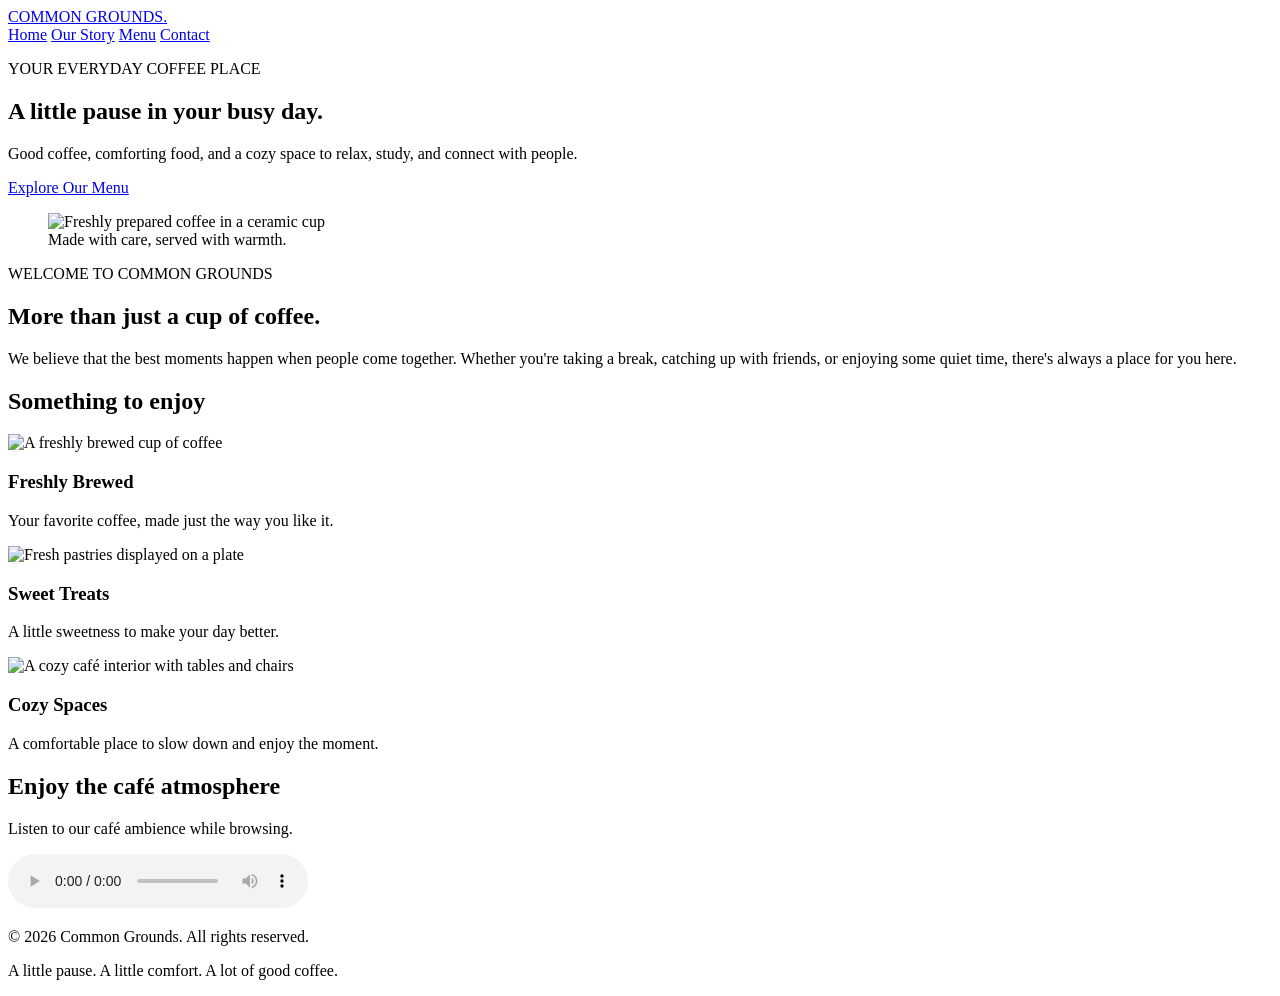
==== index.html @ 897112a4 "Add files via upload" ====
<!DOCTYPE html>
<html lang="en">
<head>
    <meta charset="UTF-8">
    <meta name="viewport" content="width=device-width, initial-scale=1.0">
    <title>Home | Common Grounds</title>
    <link rel="stylesheet" href="css/style.css">
</head>
<body>

    <header>
        <a href="index.html" class="logo">COMMON GROUNDS<span>.</span></a>

        <nav>
            <a href="index.html" aria-current="page">Home</a>
            <a href="about.html">Our Story</a>
            <a href="menu.html">Menu</a>
            <a href="contact.html">Contact</a>
        </nav>
    </header>

    <main>
        <section class="hero">
            <div class="hero-text">
                <p class="eyebrow">YOUR EVERYDAY COFFEE PLACE</p>
                <h1>A little pause in your busy day.</h1>
                <p>
                    Good coffee, comforting food, and a cozy space
                    to relax, study, and connect with people.
                </p>
                <a href="menu.html" class="btn">Explore Our Menu</a>
            </div>

            <figure class="hero-image">
                <img src="C:\Users\istroberei\Desktop\Group##_CampusCafe\images\coffee cup.jpg" alt="Freshly prepared coffee in a ceramic cup">
                <figcaption>Made with care, served with warmth.</figcaption>
            </figure>
        </section>

        <section class="welcome">
            <p class="eyebrow">WELCOME TO COMMON GROUNDS</p>
            <h2>More than just a cup of coffee.</h2>
            <p>
                We believe that the best moments happen when people
                come together. Whether you're taking a break,
                catching up with friends, or enjoying some quiet time,
                there's always a place for you here.
            </p>
        </section>

        <section class="featured">
            <h2>Something to enjoy</h2>

            <div class="card-grid">
                <article class="card">
                    <img src="C:\Users\istroberei\Desktop\Group##_CampusCafe\images\brewedcoffee.jpg" alt="A freshly brewed cup of coffee">
                    <h3>Freshly Brewed</h3>
                    <p>Your favorite coffee, made just the way you like it.</p>
                </article>

                <article class="card">
                    <img src="C:\Users\istroberei\Desktop\Group##_CampusCafe\images\pastries.jpg" alt="Fresh pastries displayed on a plate">
                    <h3>Sweet Treats</h3>
                    <p>A little sweetness to make your day better.</p>
                </article>

                <article class="card">
                    <img src="C:\Users\istroberei\Desktop\Group##_CampusCafe\images\interior.jpg" alt="A cozy café interior with tables and chairs">
                    <h3>Cozy Spaces</h3>
                    <p>A comfortable place to slow down and enjoy the moment.</p>
                </article>
            </div>
        </section>

        <section class="audio-section">
            <h2>Enjoy the café atmosphere</h2>
            <p>Listen to our café ambience while browsing.</p>
            <audio controls>
                <source src="C:\Users\istroberei\Desktop\Group##_CampusCafe\audio\10 Minute Countdown Timer - Cozy Coffee Shop With Fireplace & Music (Jazz).mp3" type="audio/mpeg">
                Your browser does not support audio playback.
            </audio>
        </section>
    </main>

    <footer>
        <p>© 2026 Common Grounds. All rights reserved.</p>
        <p>A little pause. A little comfort. A lot of good coffee.</p>
    </footer>

</body>
</html>
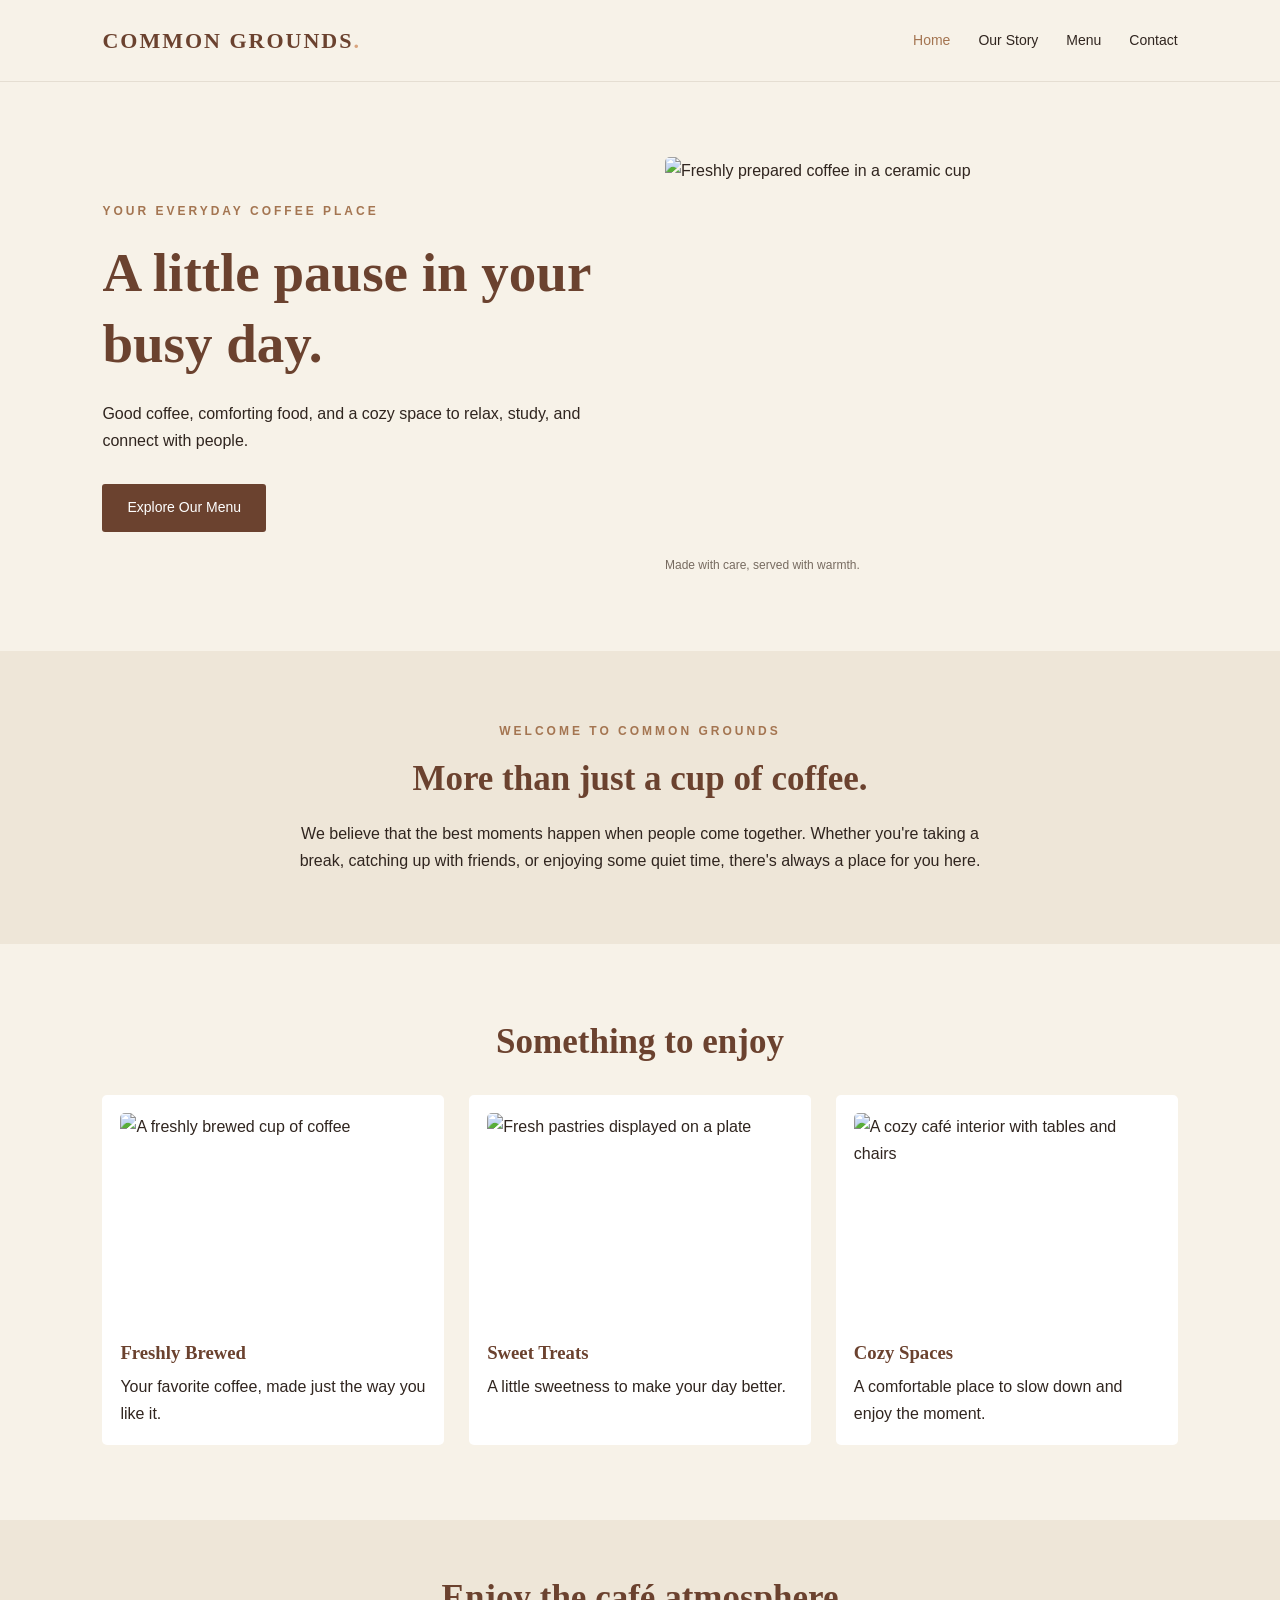
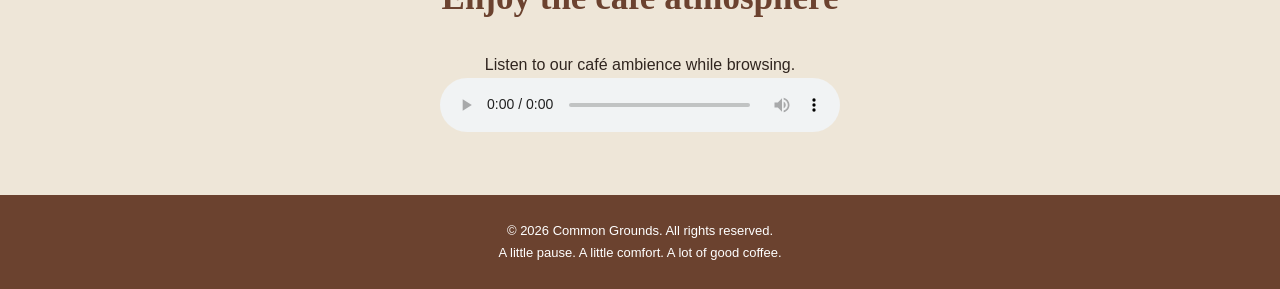
==== commit 48125a9c: "Update index.html" ====
--- a/index.html
+++ b/index.html
@@ -5,7 +5,7 @@
     <meta charset="UTF-8">
     <meta name="viewport" content="width=device-width, initial-scale=1.0">
     <title>Home | Common Grounds</title>
-    <link rel="stylesheet" href="css/style.css">
+    <link rel="stylesheet" href="style.css">
 </head>
 <body>
 
--- a/style.css
+++ b/style.css
@@ -0,0 +1,448 @@
+
+:root {
+    --cream: #F7F2E8;
+    --coffee: #6B422F;
+    --mocha: #A47551;
+    --sage: #A8B49A;
+    --latte: #D9A47E;
+    --dark: #30251F;
+    --white: #FFFFFF;
+}
+
+* {
+    margin: 0;
+    padding: 0;
+    box-sizing: border-box;
+}
+
+html {
+    scroll-behavior: smooth;
+}
+
+body {
+    background-color: var(--cream);
+    color: var(--dark);
+    font-family: Arial, sans-serif;
+    line-height: 1.7;
+}
+
+img {
+    width: 100%;
+    display: block;
+    border-radius: 5px;
+}
+
+a {
+    text-decoration: none;
+    color: inherit;
+}
+
+header {
+    display: flex;
+    justify-content: space-between;
+    align-items: center;
+    padding: 22px 8%;
+    background-color: var(--cream);
+    border-bottom: 1px solid #e5ded2;
+}
+
+.logo {
+    color: var(--coffee);
+    font-family: Georgia, serif;
+    font-size: 22px;
+    font-weight: bold;
+    letter-spacing: 2px;
+}
+
+.logo span {
+    color: var(--latte);
+}
+
+nav {
+    display: flex;
+    gap: 28px;
+}
+
+nav a {
+    font-size: 14px;
+    transition: color 0.3s;
+}
+
+nav a:hover,
+nav a[aria-current="page"] {
+    color: var(--mocha);
+}
+
+a:focus-visible,
+button:focus-visible {
+    outline: 3px solid var(--mocha);
+    outline-offset: 4px;
+}
+
+.hero {
+    display: flex;
+    align-items: center;
+    justify-content: space-between;
+    gap: 50px;
+    padding: 75px 8%;
+}
+
+.hero-text {
+    flex: 1;
+}
+
+.eyebrow {
+    color: var(--mocha);
+    font-size: 12px;
+    font-weight: bold;
+    letter-spacing: 3px;
+    margin-bottom: 15px;
+}
+
+h1,
+h2,
+h3 {
+    font-family: Georgia, serif;
+    line-height: 1.3;
+}
+
+.hero h1 {
+    color: var(--coffee);
+    font-size: 55px;
+    margin-bottom: 20px;
+}
+
+.hero-text > p:not(.eyebrow) {
+    max-width: 480px;
+    margin-bottom: 30px;
+}
+
+.hero-image {
+    flex: 1;
+}
+
+.hero-image img {
+    height: 390px;
+    object-fit: cover;
+}
+
+figcaption {
+    color: #776b60;
+    font-size: 12px;
+    margin-top: 8px;
+}
+
+.btn {
+    display: inline-block;
+    background-color: var(--coffee);
+    color: var(--white);
+    padding: 12px 25px;
+    border: none;
+    border-radius: 3px;
+    cursor: pointer;
+    font-size: 14px;
+    transition: background-color 0.3s;
+}
+
+.btn:hover {
+    background-color: var(--mocha);
+}
+
+.welcome {
+    text-align: center;
+    padding: 70px 15%;
+    background-color: #eee6d8;
+}
+
+.welcome h2 {
+    color: var(--coffee);
+    font-size: 35px;
+    margin-bottom: 18px;
+}
+
+.welcome > p:last-child {
+    max-width: 700px;
+    margin: auto;
+}
+
+.featured,
+.values {
+    padding: 75px 8%;
+    text-align: center;
+}
+
+.featured h2,
+.values h2,
+.audio-section h2 {
+    color: var(--coffee);
+    font-size: 35px;
+    margin-bottom: 30px;
+}
+
+.card-grid {
+    display: grid;
+    grid-template-columns: repeat(3, 1fr);
+    gap: 25px;
+}
+
+.card {
+    background-color: var(--white);
+    padding: 18px;
+    text-align: left;
+    border-radius: 5px;
+}
+
+.card img {
+    height: 210px;
+    object-fit: cover;
+    margin-bottom: 18px;
+}
+
+.card h3 {
+    color: var(--coffee);
+    margin-bottom: 8px;
+}
+
+.audio-section {
+    background-color: #eee6d8;
+    text-align: center;
+    padding: 55px 8%;
+}
+
+audio {
+    width: 100%;
+    max-width: 400px;
+}
+
+/* PAGE BANNER */
+.page-banner {
+    background-color: #eee6d8;
+    text-align: center;
+    padding: 70px 10%;
+}
+
+.page-banner h1 {
+    color: var(--coffee);
+    font-size: 48px;
+    margin-bottom: 12px;
+}
+
+.about-layout {
+    display: flex;
+    align-items: center;
+    gap: 50px;
+    padding: 75px 8%;
+}
+
+.about-layout figure,
+.about-layout > div {
+    flex: 1;
+}
+
+.about-layout img {
+    height: 370px;
+    object-fit: cover;
+}
+
+.about-layout h2 {
+    color: var(--coffee);
+    font-size: 35px;
+    margin-bottom: 18px;
+}
+
+.about-layout p {
+    margin-bottom: 15px;
+}
+
+.menu-section {
+    padding: 55px 10%;
+}
+
+.menu-section h2 {
+    color: var(--coffee);
+    font-size: 30px;
+    margin-bottom: 25px;
+}
+
+.menu-grid {
+    display: grid;
+    grid-template-columns: repeat(2, 1fr);
+    gap: 18px;
+}
+
+.menu-item {
+    display: flex;
+    justify-content: space-between;
+    align-items: center;
+    gap: 15px;
+    background-color: var(--white);
+    padding: 20px;
+    border-radius: 5px;
+}
+
+.menu-item h3 {
+    color: var(--coffee);
+}
+
+.menu-item span {
+    color: var(--mocha);
+    font-weight: bold;
+}
+
+.menu-note {
+    text-align: center;
+    padding: 15px;
+    font-size: 13px;
+}
+
+.contact-layout {
+    display: flex;
+    gap: 60px;
+    padding: 65px 10%;
+}
+
+.contact-info,
+.contact-form {
+    flex: 1;
+}
+
+.contact-info h2 {
+    color: var(--coffee);
+    font-size: 35px;
+    margin-bottom: 15px;
+}
+
+.contact-info p {
+    margin-bottom: 15px;
+}
+
+.contact-form {
+    display: flex;
+    flex-direction: column;
+    background-color: var(--white);
+    padding: 30px;
+    border-radius: 5px;
+}
+
+.contact-form label {
+    font-weight: bold;
+    margin: 12px 0 6px;
+}
+
+.contact-form input,
+.contact-form select,
+.contact-form textarea {
+    width: 100%;
+    padding: 12px;
+    border: 1px solid #d5cbbd;
+    border-radius: 3px;
+    font-family: Arial, sans-serif;
+    font-size: 14px;
+}
+
+.contact-form input:focus,
+.contact-form select:focus,
+.contact-form textarea:focus {
+    outline: 2px solid var(--sage);
+    border-color: var(--sage);
+}
+
+.contact-form textarea {
+    resize: vertical;
+}
+
+.contact-form button {
+    margin-top: 20px;
+}
+
+footer {
+    background-color: var(--coffee);
+    color: var(--white);
+    text-align: center;
+    padding: 25px;
+    font-size: 13px;
+}
+
+@media screen and (max-width: 900px) {
+    .hero {
+        gap: 30px;
+    }
+
+    .hero h1 {
+        font-size: 42px;
+    }
+
+    .card-grid {
+        grid-template-columns: repeat(2, 1fr);
+    }
+
+    .contact-layout {
+        gap: 30px;
+    }
+}
+
+@media screen and (max-width: 600px) {
+    header {
+        flex-direction: column;
+        gap: 15px;
+        padding: 20px 5%;
+    }
+
+    nav {
+        justify-content: center;
+        flex-wrap: wrap;
+        gap: 15px;
+    }
+
+    .hero,
+    .about-layout,
+    .contact-layout {
+        flex-direction: column;
+        padding: 45px 6%;
+    }
+
+    .hero h1 {
+        font-size: 38px;
+    }
+
+    .hero-image img {
+        height: 280px;
+    }
+
+    .welcome {
+        padding: 50px 7%;
+    }
+
+    .welcome h2,
+    .featured h2,
+    .values h2 {
+        font-size: 28px;
+    }
+
+    .card-grid,
+    .menu-grid {
+        grid-template-columns: 1fr;
+    }
+
+    .featured,
+    .values,
+    .menu-section {
+        padding: 45px 6%;
+    }
+
+    .page-banner {
+        padding: 50px 6%;
+    }
+
+    .page-banner h1 {
+        font-size: 38px;
+    }
+
+    .about-layout img {
+        height: 280px;
+    }
+
+    .contact-form {
+        padding: 20px;
+    }
+}
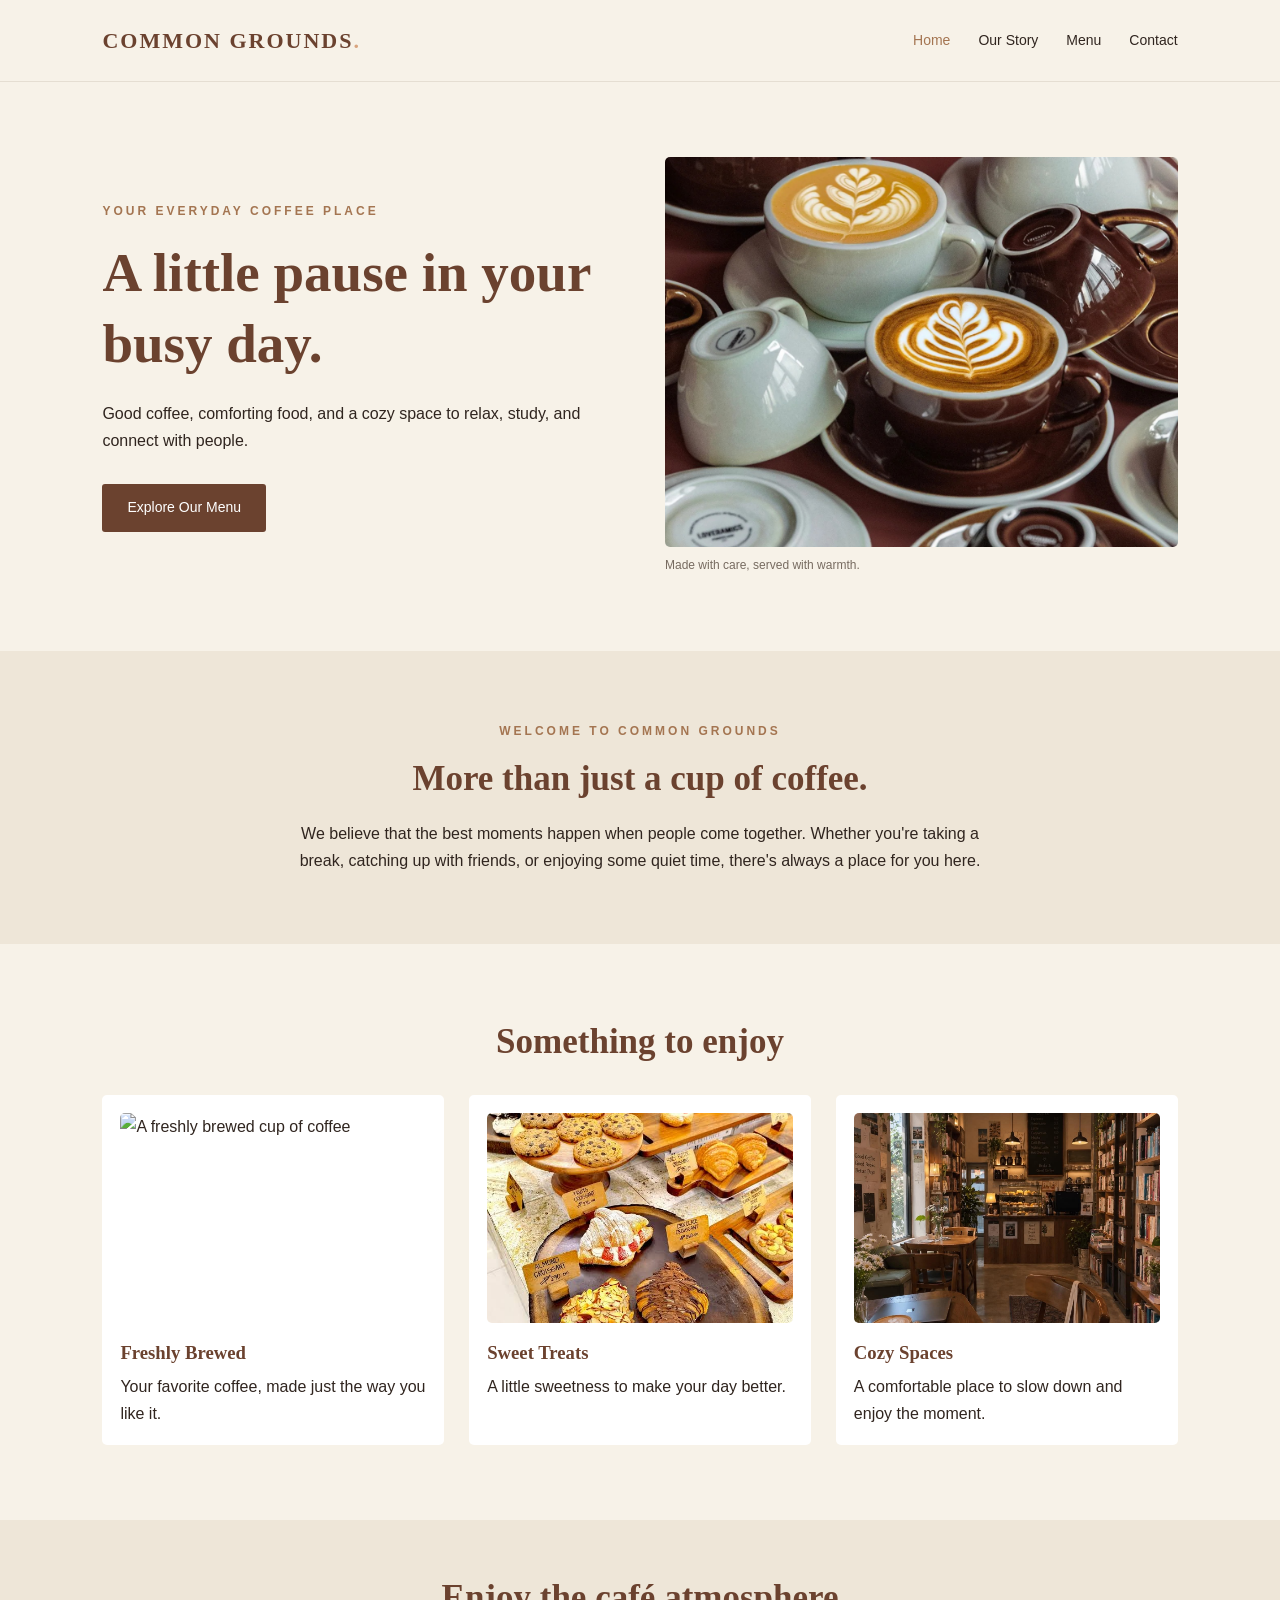
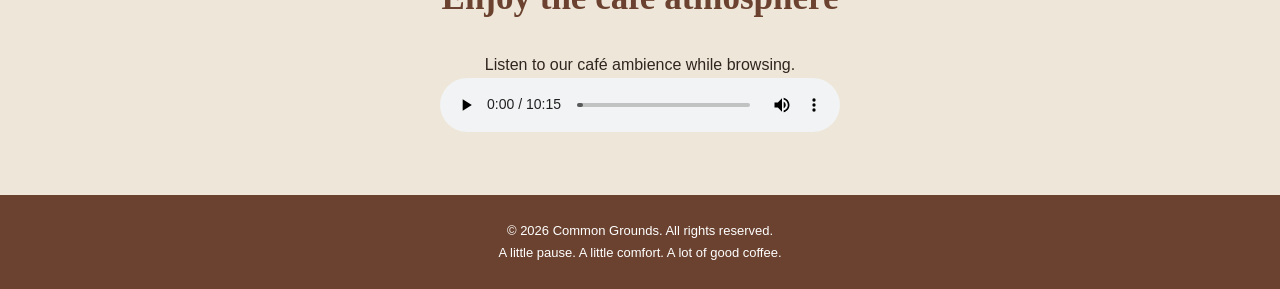
==== commit 59d44285: "Refactor index.html for image paths and structure Updated image paths and fixed HTML structure." ====
--- a/index.html
+++ b/index.html
@@ -33,7 +33,7 @@
             </div>
 
             <figure class="hero-image">
-                <img src="C:\Users\istroberei\Desktop\Group##_CampusCafe\images\coffee cup.jpg" alt="Freshly prepared coffee in a ceramic cup">
+                <img src="images/coffee cup.jpg" alt="Coffee">
                 <figcaption>Made with care, served with warmth.</figcaption>
             </figure>
         </section>
@@ -54,19 +54,19 @@
 
             <div class="card-grid">
                 <article class="card">
-                    <img src="C:\Users\istroberei\Desktop\Group##_CampusCafe\images\brewedcoffee.jpg" alt="A freshly brewed cup of coffee">
+                    <img src= <img src="images/brewedcoffee.jpg" alt="A freshly brewed cup of coffee"> 
                     <h3>Freshly Brewed</h3>
                     <p>Your favorite coffee, made just the way you like it.</p>
                 </article>
 
                 <article class="card">
-                    <img src="C:\Users\istroberei\Desktop\Group##_CampusCafe\images\pastries.jpg" alt="Fresh pastries displayed on a plate">
+                   <img src="images/pastries.jpg" alt="Pastries">
                     <h3>Sweet Treats</h3>
                     <p>A little sweetness to make your day better.</p>
                 </article>
 
                 <article class="card">
-                    <img src="C:\Users\istroberei\Desktop\Group##_CampusCafe\images\interior.jpg" alt="A cozy café interior with tables and chairs">
+                    <img src="images/interior.jpg" alt="Cafe interior">
                     <h3>Cozy Spaces</h3>
                     <p>A comfortable place to slow down and enjoy the moment.</p>
                 </article>
@@ -77,7 +77,7 @@
             <h2>Enjoy the café atmosphere</h2>
             <p>Listen to our café ambience while browsing.</p>
             <audio controls>
-                <source src="C:\Users\istroberei\Desktop\Group##_CampusCafe\audio\10 Minute Countdown Timer - Cozy Coffee Shop With Fireplace & Music (Jazz).mp3" type="audio/mpeg">
+            <source src="audio/10 Minute Countdown Timer - Cozy Coffee Shop With Fireplace & Music (Jazz).mp3" type="audio/mpeg">
                 Your browser does not support audio playback.
             </audio>
         </section>
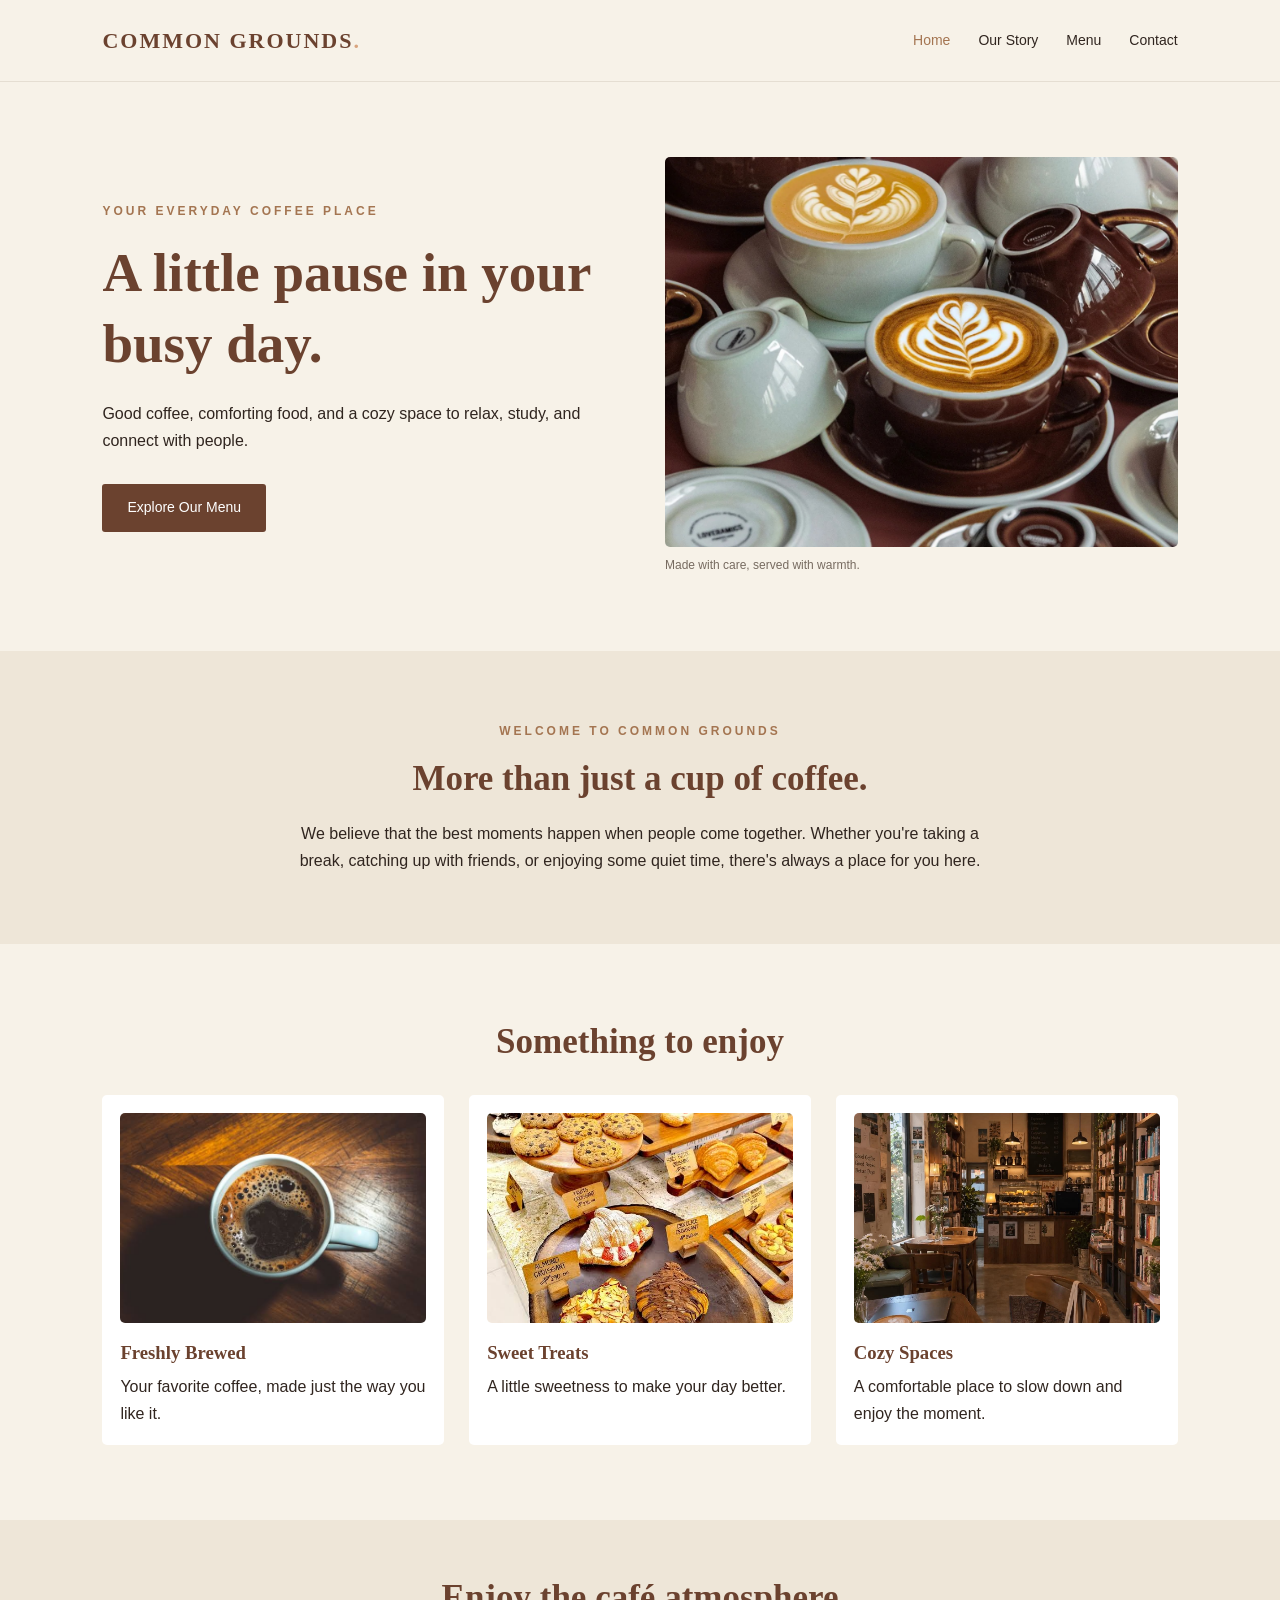
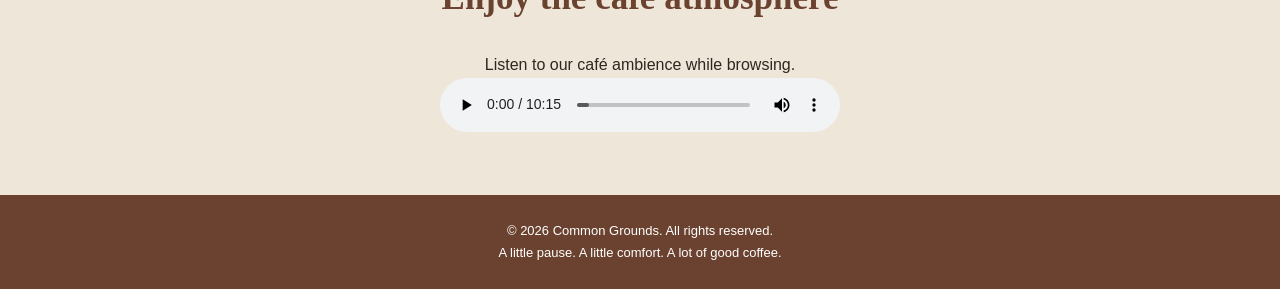
==== commit 036f6d09: "Fix HTML formatting issues in index.html" ====
--- a/index.html
+++ b/index.html
@@ -54,7 +54,7 @@
 
             <div class="card-grid">
                 <article class="card">
-                    <img src= <img src="images/brewedcoffee.jpg" alt="A freshly brewed cup of coffee"> 
+                    <img src="images/brewedcoffee.jpg" alt="A freshly brewed cup of coffee">
                     <h3>Freshly Brewed</h3>
                     <p>Your favorite coffee, made just the way you like it.</p>
                 </article>
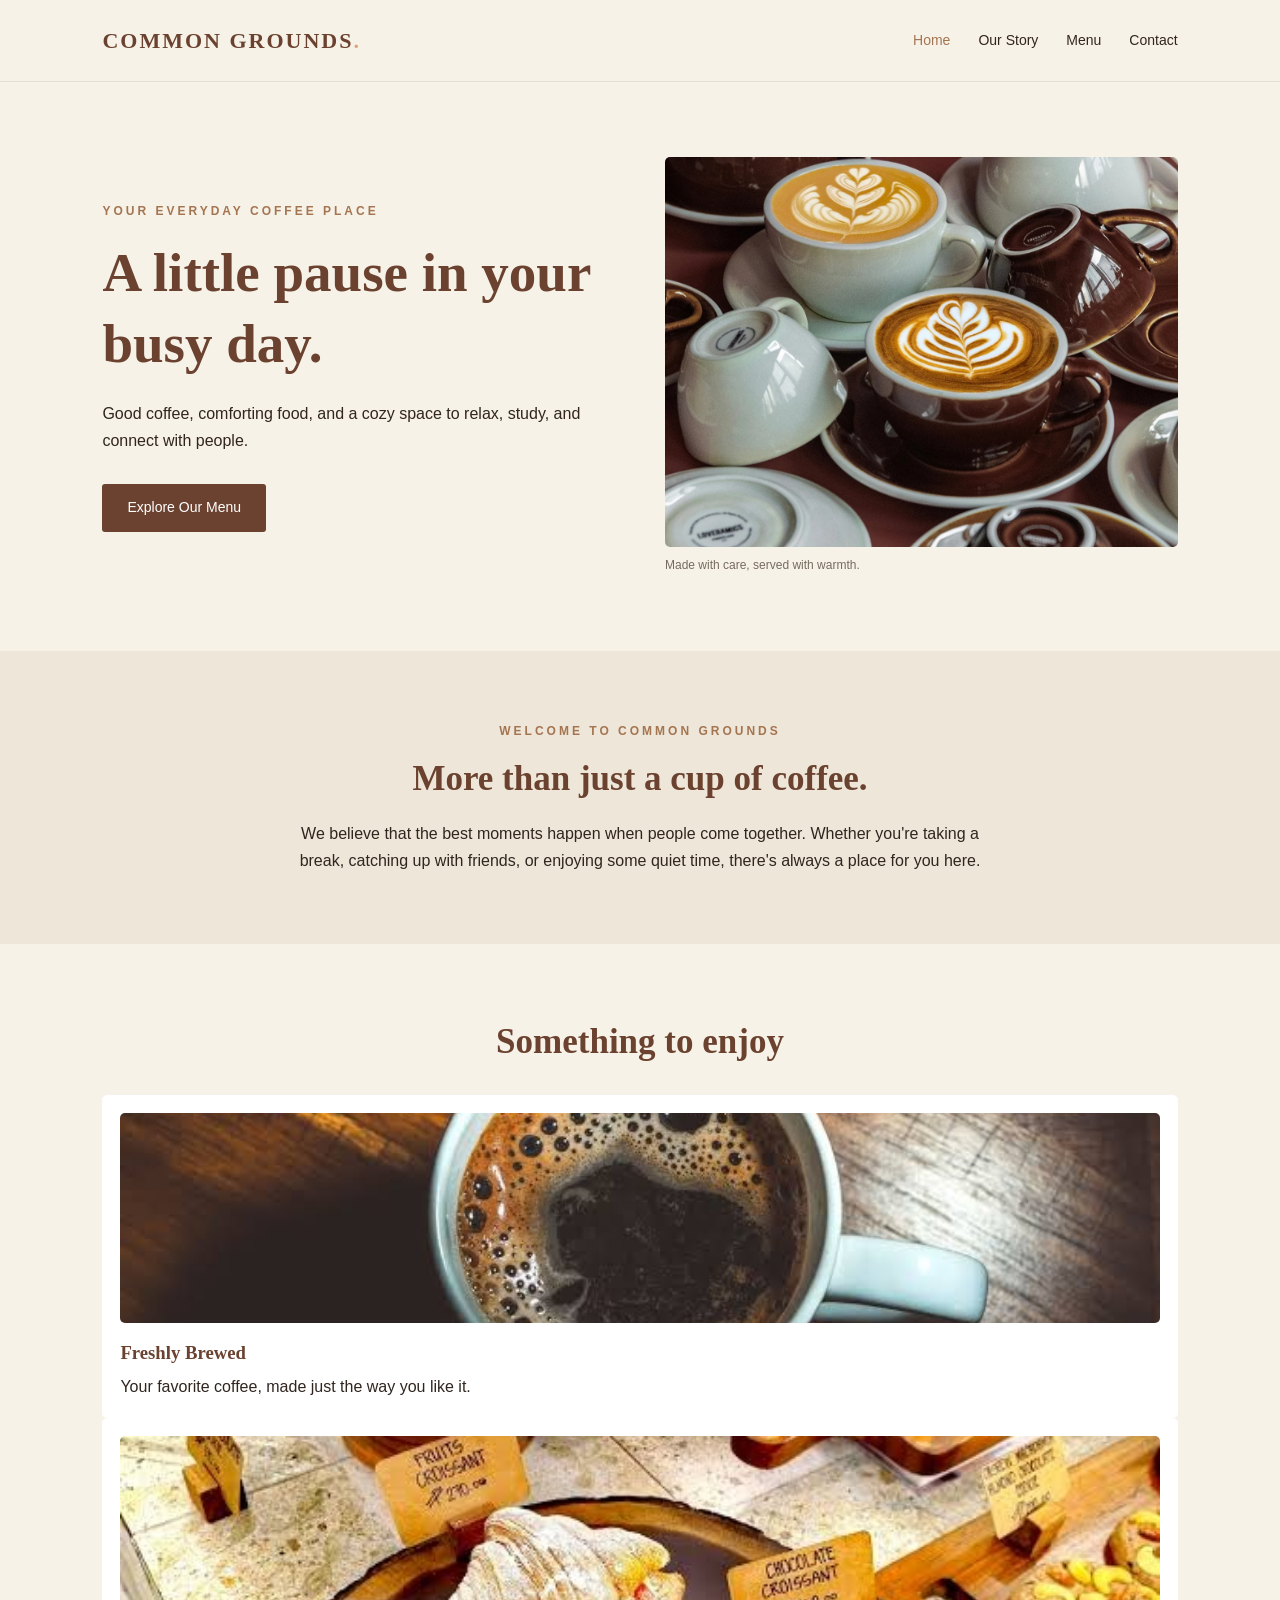
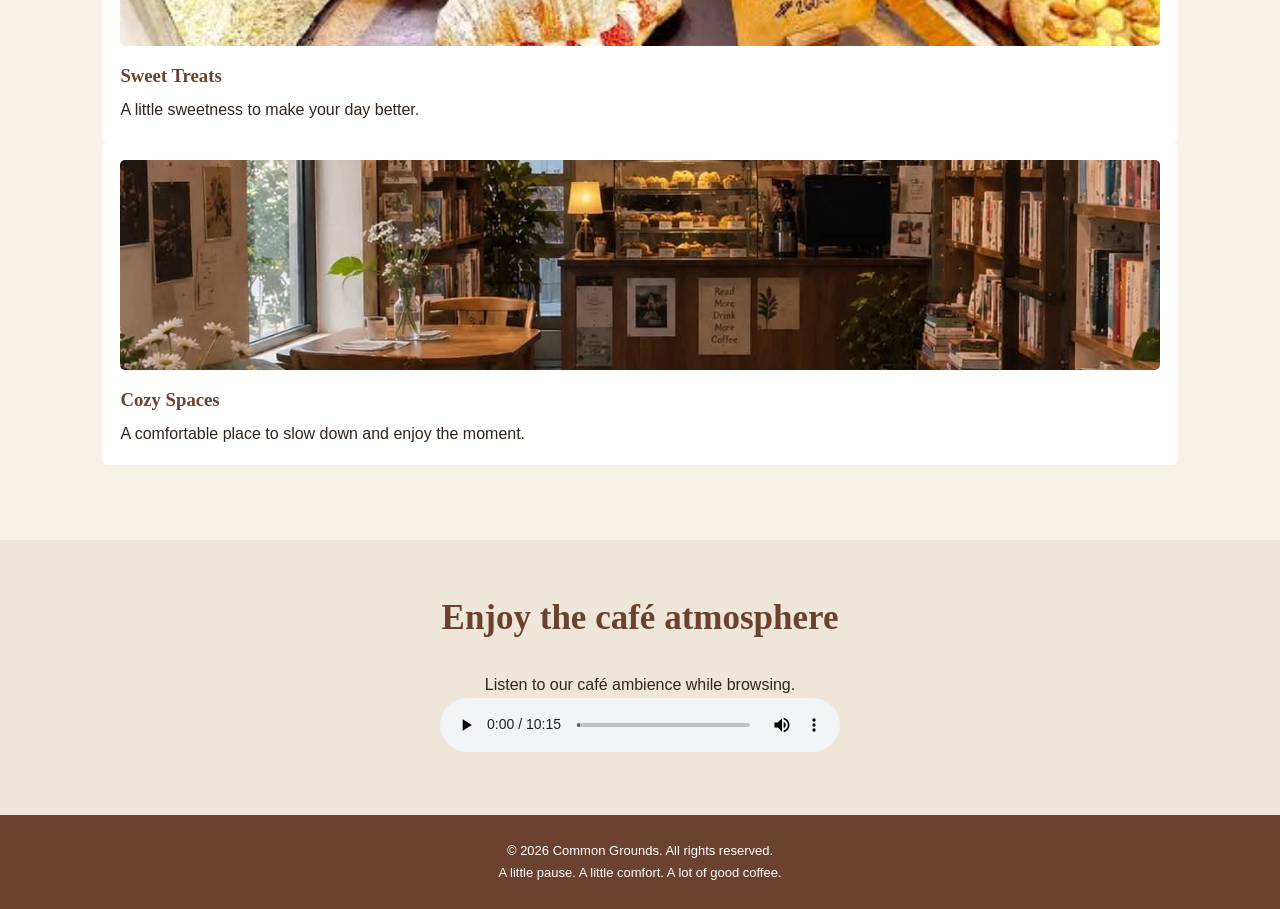
==== commit 190ea33d: "Fix HTML formatting and structure" ====
--- a/index.html
+++ b/index.html
@@ -52,7 +52,6 @@
         <section class="featured">
             <h2>Something to enjoy</h2>
 
-            <div class="card-grid">
                 <article class="card">
                     <img src="images/brewedcoffee.jpg" alt="A freshly brewed cup of coffee">
                     <h3>Freshly Brewed</h3>
